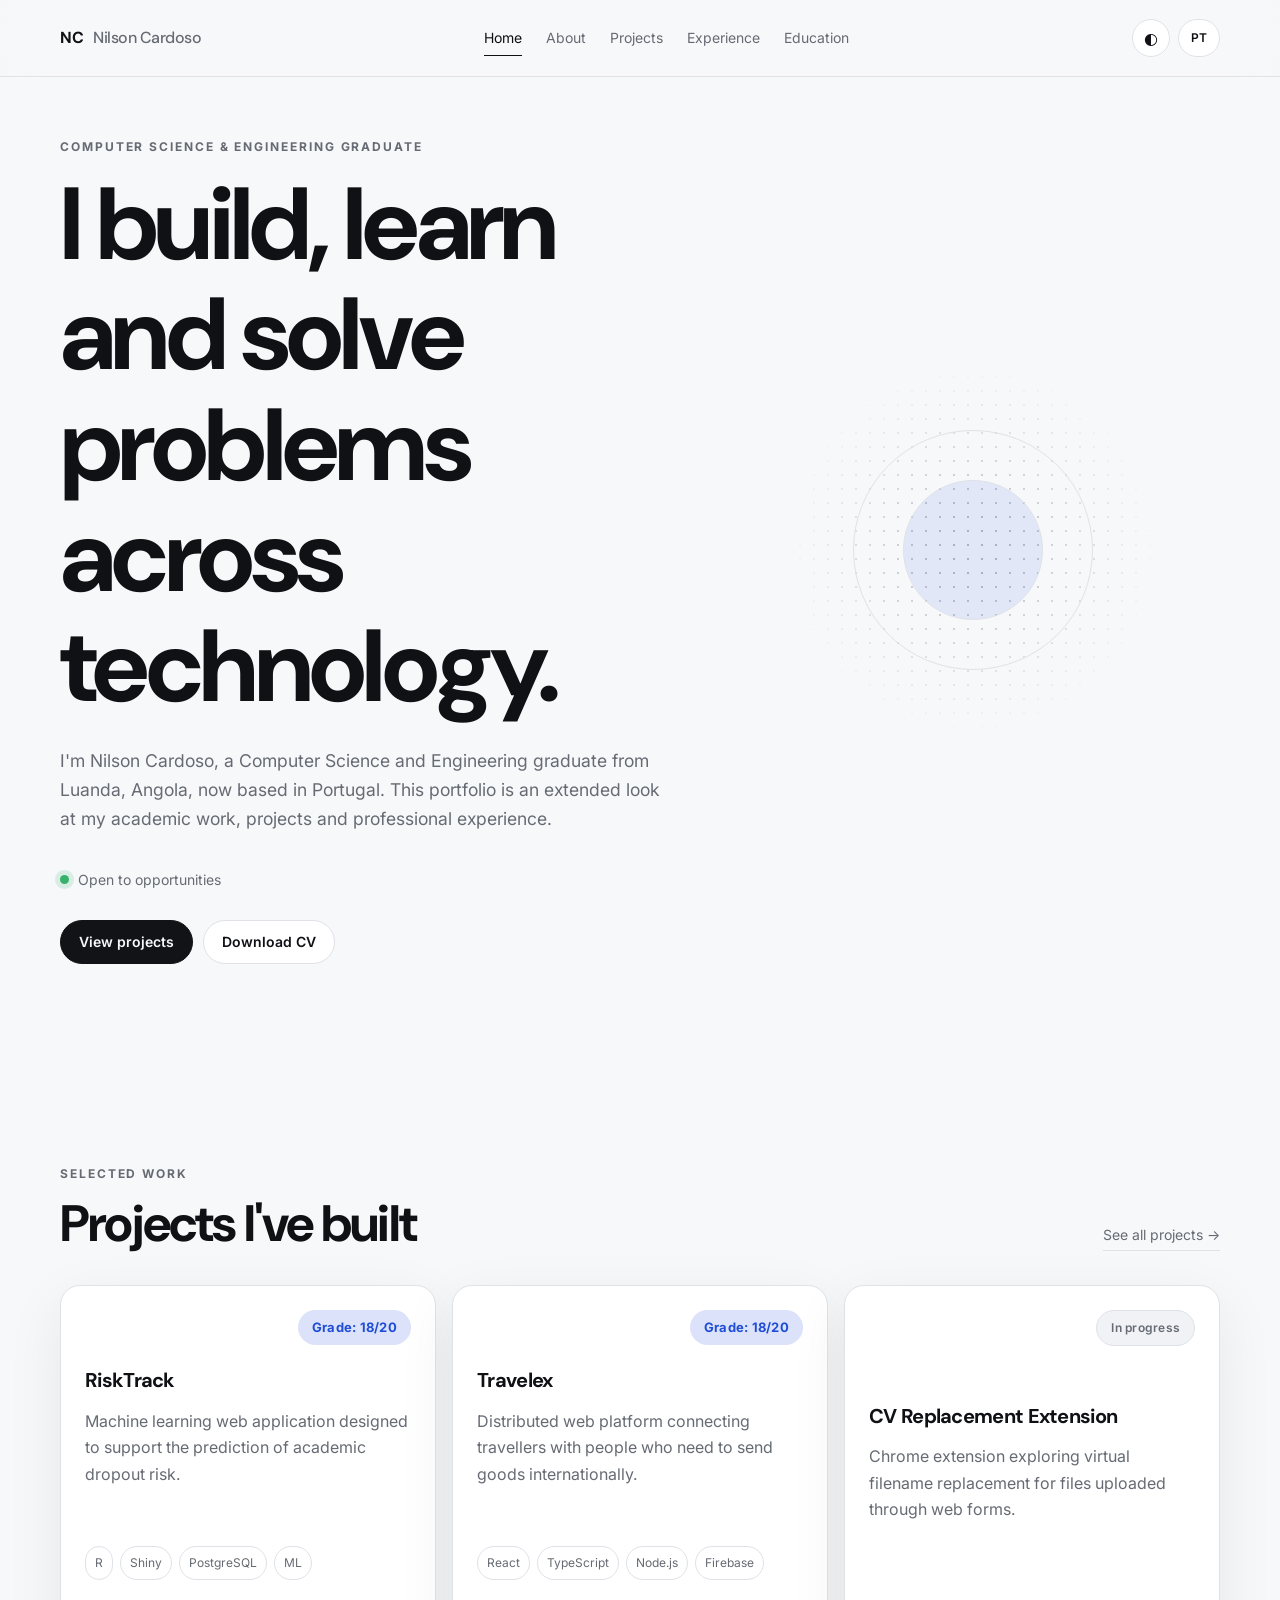
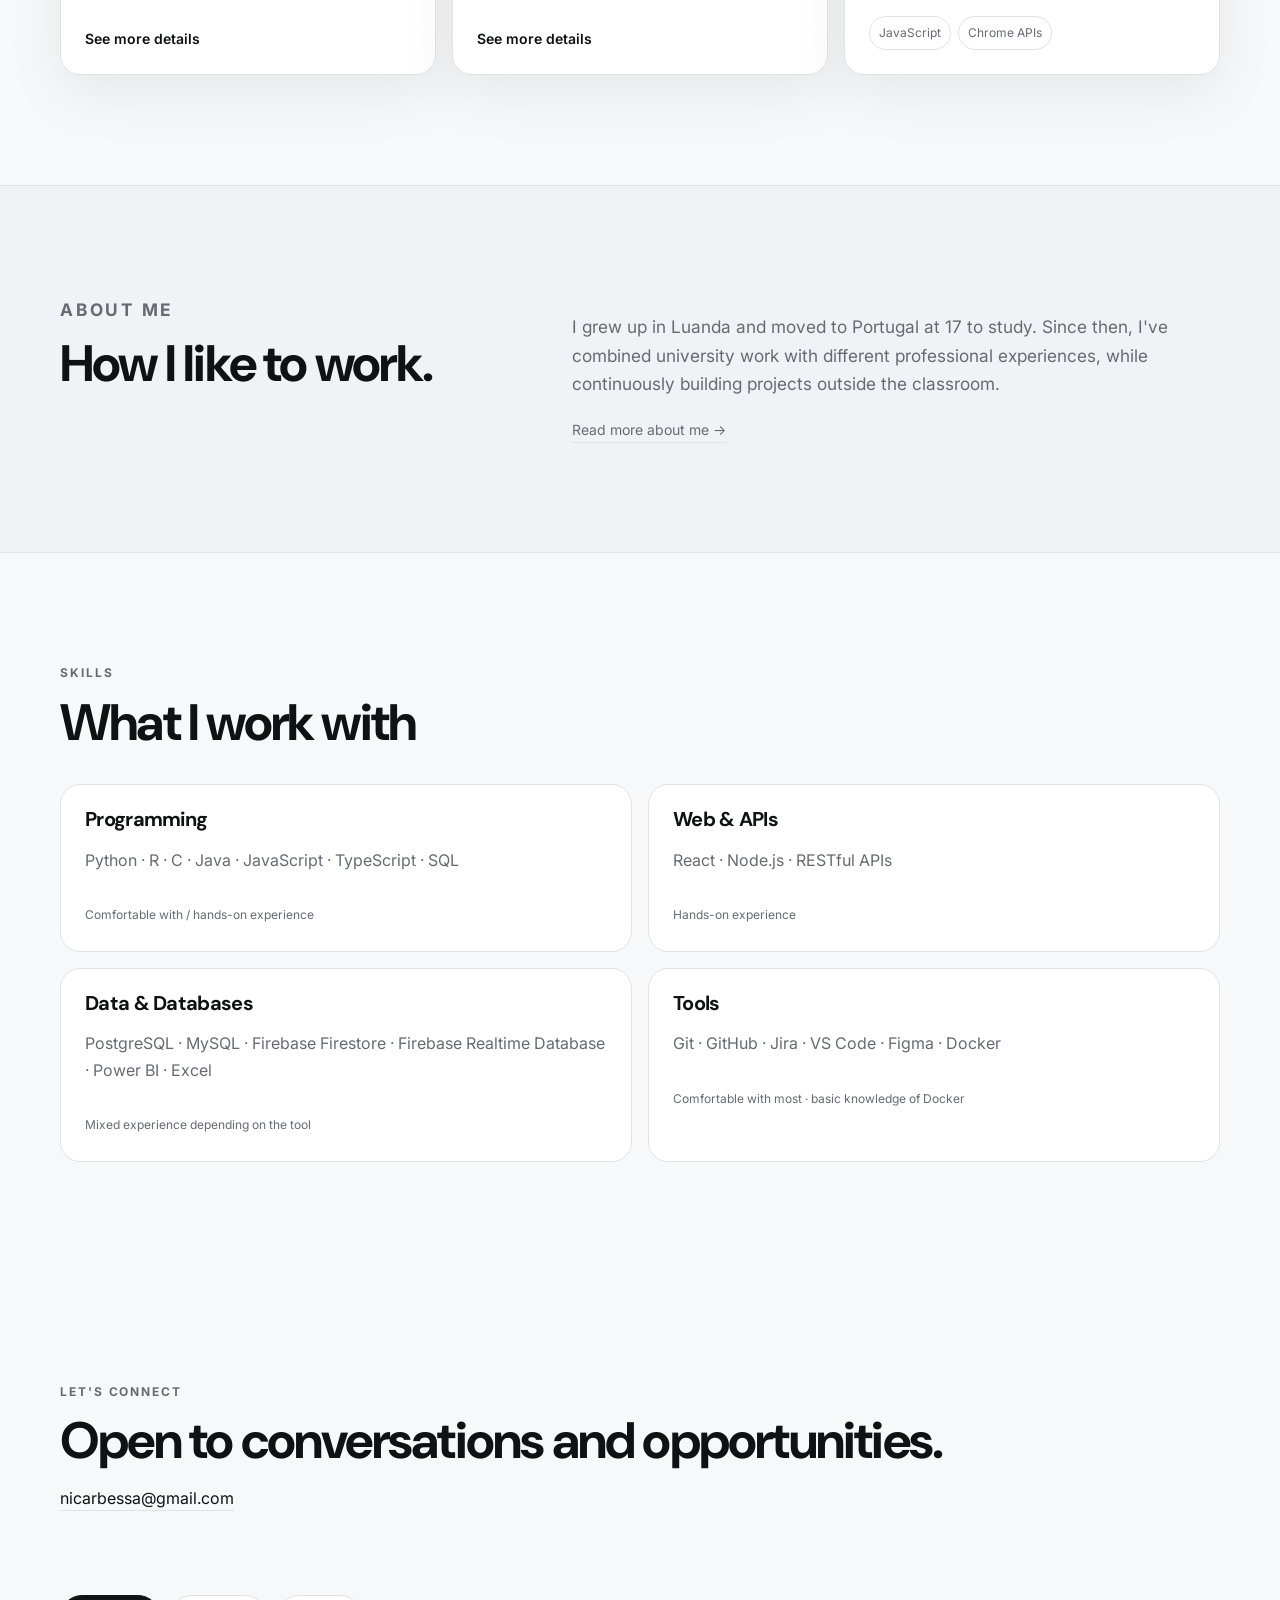
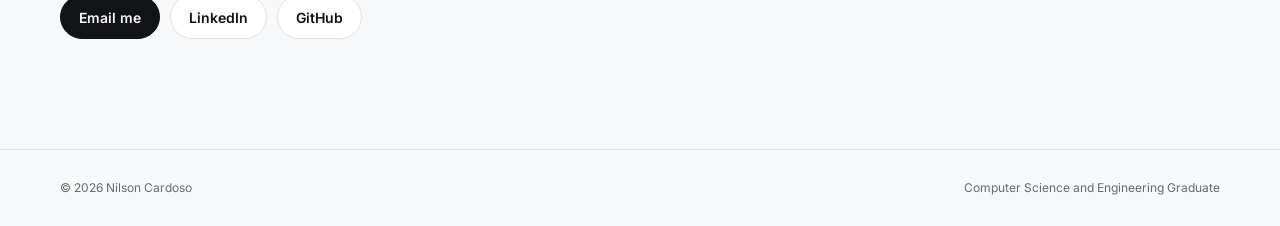
==== index.html @ db54e1ac "first commit" ====
<!DOCTYPE html>
<html lang="en">
<head>
  <meta charset="UTF-8" />
  <meta name="viewport" content="width=device-width, initial-scale=1.0" />
  <meta name="description" content="Nilson Cardoso | Computer Science and Engineering Graduate portfolio." />
  <title>Nilson Cardoso | Portfolio</title>
  <link rel="preconnect" href="https://fonts.googleapis.com" />
  <link rel="preconnect" href="https://fonts.gstatic.com" crossorigin />
  <link href="https://fonts.googleapis.com/css2?family=DM+Sans:wght@400;500;600;700&family=Inter:wght@400;500;600&display=swap" rel="stylesheet" />
  <link rel="stylesheet" href="assets/styles.css" />
  <script defer src="assets/script.js"></script>
</head>
<body>
  <header class="site-header">
    <div class="container nav-wrap">
      <a class="brand" href="index.html" aria-label="Nilson Cardoso home">NC <span>Nilson Cardoso</span></a>
      <nav class="site-nav" aria-label="Primary navigation">
        <a data-nav data-i18n="nav.home" href="index.html">Home</a>
        <a data-nav data-i18n="nav.about" href="about.html">About</a>
        <a data-nav data-i18n="nav.projects" href="projects.html">Projects</a>
        <a data-nav data-i18n="nav.experience" href="experience.html">Experience</a>
        <a data-nav data-i18n="nav.education" href="education.html">Education</a>
      </nav>
      <div class="nav-actions">
        <button class="icon-button" id="theme-toggle" type="button" aria-label="Toggle dark mode">◐</button>
        <button class="lang-button" id="language-toggle" type="button" aria-label="Switch language">PT</button>
      </div>
    </div>
  </header>

  <main>
    <section class="hero container">
      <div class="hero-copy">
        <p class="eyebrow" data-i18n="hero.eyebrow">Computer Science & Engineering Graduate</p>
        <h1 data-i18n="hero.h1">I build, learn and solve problems across technology.</h1>
        <p class="hero-text" data-i18n="hero.text">
          I'm Nilson Cardoso, a Computer Science and Engineering graduate from Luanda, Angola, now based in Portugal. This portfolio is an extended look at my academic work, projects and professional experience.
        </p>
        <div class="hero-meta">
          <span class="status-dot"></span>
          <span data-i18n="hero.status">Open to opportunities</span>
        </div>
        <div class="hero-actions">
          <a class="button button-dark" href="projects.html" data-i18n="hero.projects">View projects</a>
          <a class="button button-light" href="assets/Nilson-Cardoso-CV.pdf" download data-i18n="hero.cv">Download CV</a>
        </div>
      </div>
      <div class="hero-visual" aria-hidden="true">
        <div class="dot-field"></div>
        <div class="orb orb-a"></div>
        <div class="orb orb-b"></div>
      </div>
    </section>

    <section class="section container">
      <div class="section-heading">
        <div>
          <p class="eyebrow" data-i18n="home.selectedWork">Selected work</p>
          <h2 data-i18n="home.projectsBuilt">Projects I've built</h2>
        </div>
        <a class="text-link" href="projects.html" data-i18n="common.seeAll">See all projects →</a>
      </div>

      <div class="project-grid">
        <article class="project-card featured">
          <div class="project-topline"><span class="score"><span data-i18n="common.gradeLabel">Grade</span>: 18/20</span></div>
          <div>
            <h3>RiskTrack</h3>
            <p data-i18n="project.risk.short">Machine learning web application designed to support the prediction of academic dropout risk.</p>
          </div>
          <div class="tag-row">
            <span class="tag">R</span><span class="tag">Shiny</span><span class="tag">PostgreSQL</span><span class="tag">ML</span>
          </div>
          <a class="card-link" href="projects.html#risktrack" data-i18n="common.details">See more details</a>
        </article>

        <article class="project-card">
          <div class="project-topline"><span class="score"><span data-i18n="common.gradeLabel">Grade</span>: 18/20</span></div>
          <div>
            <h3>Travelex</h3>
            <p data-i18n="project.travel.short">Distributed web platform connecting travellers with people who need to send goods internationally.</p>
          </div>
          <div class="tag-row">
            <span class="tag">React</span><span class="tag">TypeScript</span><span class="tag">Node.js</span><span class="tag">Firebase</span>
          </div>
          <a class="card-link" href="projects.html#travelex" data-i18n="common.details">See more details</a>
        </article>

        <article class="project-card">
          <div class="project-topline"><span class="status-label" data-i18n="home.inProgress">In progress</span></div>
          <div>
            <h3>CV Replacement Extension</h3>
            <p data-i18n="project.cv.short">Chrome extension exploring how uploaded files can use a virtual filename without changing the original local file.</p>
          </div>
          <div class="tag-row"><span class="tag">JavaScript</span><span class="tag">Chrome APIs</span></div>
        </article>
      </div>
    </section>

    <section class="section section-alt">
      <div class="container split-section">
        <div>
          <p class="eyebrow" data-i18n="home.aboutMe">About me</p>
          <h2 data-i18n="home.aboutHeadline">How I like to work.</h2>
        </div>
        <div>
          <p data-i18n="home.about">
            I grew up in Luanda and moved to Portugal at 17 to study. Since then, I’ve combined university work with different professional experiences, while continuously building projects outside the classroom.
          </p>
          <a class="text-link" href="about.html" data-i18n="common.readAbout">Read more about me →</a>
        </div>
      </div>
    </section>

    <section class="section container">
      <div class="section-heading">
        <div>
          <p class="eyebrow" data-i18n="common.skills">Skills</p>
          <h2 data-i18n="home.whatIWorkWith">What I work with</h2>
        </div>
      </div>
      <div class="skills-grid">
        <div class="skill-group">
          <h3 data-i18n="skills.programming">Programming</h3>
          <p>Python · R · C · Java · JavaScript · TypeScript · SQL</p>
          <span class="skill-note" data-i18n="skills.note.programming">Comfortable with / hands-on experience</span>
        </div>
        <div class="skill-group">
          <h3 data-i18n="skills.web">Web & APIs</h3>
          <p>React · Node.js · RESTful APIs</p>
          <span class="skill-note" data-i18n="skills.note.web">Hands-on experience</span>
        </div>
        <div class="skill-group">
          <h3 data-i18n="skills.data">Data & Databases</h3>
          <p>PostgreSQL · MySQL · Firebase Firestore · Firebase Realtime Database · Power BI · Excel</p>
          <span class="skill-note" data-i18n="skills.note.data">Mixed experience depending on the tool</span>
        </div>
        <div class="skill-group">
          <h3 data-i18n="skills.tools">Tools</h3>
          <p>Git · GitHub · Jira · VS Code · Figma · Docker</p>
          <span class="skill-note" data-i18n="skills.note.tools">Comfortable with selected tools · basic knowledge of Docker</span>
        </div>
      </div>
    </section>

    <section class="section contact-section container">
      <div>
        <p class="eyebrow" data-i18n="contact.eyebrow">Let's connect</p>
        <h2 data-i18n="contact.headline">Open to conversations and opportunities.</h2>
        <p class="contact-email"><a href="mailto:nicarbessa@gmail.com">nicarbessa@gmail.com</a></p>
      </div>
      <div class="contact-actions">
        <a class="button button-dark" href="mailto:nicarbessa@gmail.com" data-i18n="contact.emailMe">Email me</a>
        <a class="button button-light" href="https://www.linkedin.com/in/nilson-cardoso15/" target="_blank" rel="noreferrer">LinkedIn</a>
        <a class="button button-light" href="https://github.com/Nilson04C" target="_blank" rel="noreferrer">GitHub</a>
      </div>
    </section>
  </main>

  <footer class="site-footer">
    <div class="container footer-wrap">
      <span>© <span id="year"></span> Nilson Cardoso</span>
      <span data-i18n="footer.role">Computer Science and Engineering Graduate</span>
    </div>
  </footer>
</body>
</html>
---- assets/styles.css ----
:root {
  --bg: #f7f8fa;
  --surface: #ffffff;
  --surface-2: #f0f2f5;
  --text: #101114;
  --muted: #666b73;
  --line: #dfe2e7;
  --accent: #1f4dd6;
  --dark: #121316;
  --shadow: 0 18px 60px rgba(16, 17, 20, .07);
  --radius: 20px;
}

[data-theme="dark"] {
  --bg: #111214;
  --surface: #17191d;
  --surface-2: #1d2025;
  --text: #f2f3f5;
  --muted: #a0a5ae;
  --line: #2b2f36;
  --accent: #7ea0ff;
  --dark: #f4f5f6;
  --shadow: 0 20px 70px rgba(0, 0, 0, .25);
}

* { box-sizing: border-box; }
html { scroll-behavior: smooth; }
body { margin: 0; background: var(--bg); color: var(--text); font-family: Inter, system-ui, sans-serif; line-height: 1.65; }
a { color: inherit; text-decoration: none; }
button { font: inherit; }

.container { width: min(1160px, calc(100% - 40px)); margin: 0 auto; }
.site-header { position: sticky; top: 0; z-index: 30; background: color-mix(in srgb, var(--bg) 88%, transparent); backdrop-filter: blur(16px); border-bottom: 1px solid var(--line); }
.nav-wrap { min-height: 76px; display: flex; align-items: center; justify-content: space-between; gap: 24px; }
.brand { font-family: "DM Sans", sans-serif; font-weight: 700; letter-spacing: -.03em; display: flex; align-items: baseline; gap: 10px; }
.brand span { font-weight: 500; color: var(--muted); }
.site-nav { display: flex; gap: 24px; font-size: 14px; color: var(--muted); }
.site-nav a { padding: 6px 0; border-bottom: 1px solid transparent; }
.site-nav a:hover, .site-nav a.active { color: var(--text); border-color: var(--text); }
.nav-actions { display: flex; gap: 8px; align-items: center; }
.icon-button, .lang-button { width: 38px; height: 38px; border: 1px solid var(--line); background: var(--surface); color: var(--text); border-radius: 999px; cursor: pointer; }
.lang-button { width: auto; padding: 0 12px; font-size: 12px; font-weight: 600; }

.hero { min-height: calc(100vh - 76px); display: grid; grid-template-columns: 1.1fr .9fr; align-items: center; gap: 64px; padding-top: 60px; padding-bottom: 90px; }
.hero-copy { max-width: 690px; }
.eyebrow { margin: 0 0 12px; color: var(--muted); font-size: 12px; font-weight: 700; text-transform: uppercase; letter-spacing: .16em; }
h1, h2, h3 { font-family: "DM Sans", sans-serif; letter-spacing: -.035em; line-height: 1.08; }
h1 { font-size: clamp(3.2rem, 8vw, 6.8rem); margin: 0 0 24px; max-width: 9.5ch; }
h2 { font-size: clamp(2rem, 4vw, 3.5rem); margin: 0; }
h3 { margin: 0; font-size: 1.25rem; }
.hero-text, .lead { font-size: 1.1rem; color: var(--muted); max-width: 650px; }
.hero-meta { display: inline-flex; align-items: center; gap: 9px; color: var(--muted); margin-top: 18px; font-size: 14px; }
.status-dot { width: 9px; height: 9px; border-radius: 999px; background: #37b26c; box-shadow: 0 0 0 5px color-mix(in srgb, #37b26c 16%, transparent); }
.hero-actions, .contact-actions, .project-actions { display: flex; gap: 10px; flex-wrap: wrap; margin-top: 28px; }
.button { display: inline-flex; align-items: center; justify-content: center; min-height: 44px; padding: 0 18px; border-radius: 999px; border: 1px solid var(--line); font-size: 14px; font-weight: 600; transition: transform .16s ease, border-color .16s ease, background .16s ease; }
.button:hover { transform: translateY(-1px); }
.button-dark { background: var(--dark); color: var(--bg); border-color: var(--dark); }
.button-light { background: var(--surface); color: var(--text); }

.hero-visual { min-height: 430px; position: relative; display: grid; place-items: center; overflow: hidden; }
.dot-field { width: 360px; height: 360px; opacity: .42; background-image: radial-gradient(circle, var(--muted) 1px, transparent 1px); background-size: 14px 14px; border-radius: 50%; mask-image: radial-gradient(circle, black 10%, transparent 74%); }
.orb { position: absolute; border-radius: 50%; border: 1px solid var(--line); }
.orb-a { width: 240px; height: 240px; }
.orb-b { width: 140px; height: 140px; background: color-mix(in srgb, var(--accent) 10%, transparent); }

.section { padding: 110px 0; }
.section-alt { background: var(--surface-2); border-block: 1px solid var(--line); }
.section-heading { display: flex; justify-content: space-between; gap: 24px; align-items: flex-end; margin-bottom: 34px; }
.text-link { color: var(--muted); font-size: 14px; border-bottom: 1px solid var(--line); padding-bottom: 4px; }
.text-link:hover { color: var(--text); border-color: var(--text); }

.project-grid { display: grid; grid-template-columns: repeat(3, 1fr); gap: 16px; }
.project-card { min-height: 360px; display: flex; flex-direction: column; justify-content: space-between; padding: 24px; background: var(--surface); border: 1px solid var(--line); border-radius: var(--radius); box-shadow: var(--shadow); }
.project-card:hover { border-color: color-mix(in srgb, var(--text) 28%, var(--line)); }
.project-card.featured { min-height: 390px; }
.project-topline { display: flex; justify-content: flex-end; }
.project-detail-head, .education-top { display: flex; justify-content: space-between; gap: 18px; align-items: flex-start; }
.score, .status-label { display: inline-flex; align-items: center; padding: 7px 14px; border-radius: 999px; font-size: 13px; font-weight: 700; letter-spacing: .02em; text-transform: none; }
.score { background: color-mix(in srgb, var(--accent) 16%, transparent); color: var(--accent); }
.score span { font-weight: 700; }
.status-label { background: var(--surface-2); border: 1px solid var(--line); color: var(--muted); font-size: 12px; font-weight: 600; }
.project-card p, .project-detail p, .experience-item p, .cert-card p, .hobby-card p, .skill-group p { color: var(--muted); }
.tag-row, .skill-inline { display: flex; gap: 7px; flex-wrap: wrap; margin-top: 18px; }
.tag, .skill-inline span { font-size: 12px; padding: 6px 9px; border: 1px solid var(--line); border-radius: 999px; color: var(--muted); }
.card-link { margin-top: 22px; font-size: 14px; font-weight: 600; }

.split-section { display: grid; grid-template-columns: .8fr 1.2fr; gap: 80px; align-items: start; }
.split-section p { max-width: 650px; color: var(--muted); font-size: 1.08rem; }
.skills-grid, .hobby-grid, .cert-grid { display: grid; grid-template-columns: repeat(2, 1fr); gap: 16px; }
.skill-group, .hobby-card, .cert-card { background: var(--surface); border: 1px solid var(--line); border-radius: var(--radius); padding: 24px; }
.skill-note { color: var(--muted); font-size: 12px; display: inline-block; margin-top: 16px; }
.contact-section { display: flex; justify-content: space-between; gap: 40px; align-items: end; flex-wrap: wrap; }
.contact-email { margin-top: 16px; font-size: 1rem; }
.contact-email a { border-bottom: 1px solid var(--line); padding-bottom: 2px; }
.contact-email a:hover { border-color: var(--text); }

.page-intro { padding-top: 100px; padding-bottom: 40px; }
.page-intro h1 { max-width: 12ch; font-size: clamp(2.8rem, 7vw, 5.5rem); }
.lead { max-width: 760px; }
.about-grid { display: grid; grid-template-columns: .8fr 1.2fr; gap: 80px; }
.prose { max-width: 740px; }
.prose p { color: var(--muted); font-size: 1.02rem; }

.timeline { position: relative; margin-top: 24px; border-left: 1px solid var(--line); }
.timeline-item { display: grid; grid-template-columns: 120px 1fr; gap: 28px; padding: 0 0 38px 24px; position: relative; }
.timeline-item::before { content: ""; position: absolute; left: -5px; top: 9px; width: 9px; height: 9px; border-radius: 50%; background: var(--bg); border: 1px solid var(--text); }
.timeline-year { font-size: 12px; font-weight: 700; letter-spacing: .12em; color: var(--muted); }
.timeline-item p { color: var(--muted); margin-top: 6px; }

.project-list { display: grid; gap: 18px; }
.project-detail { padding: 30px; background: var(--surface); border: 1px solid var(--line); border-radius: var(--radius); box-shadow: var(--shadow); }
.project-detail h2 { font-size: clamp(2rem, 4vw, 3rem); margin-top: 6px; }
.detail-intro { font-size: 1.05rem; max-width: 760px; }
.detail-grid { display: grid; grid-template-columns: repeat(2, 1fr); gap: 22px; margin-top: 28px; }
.detail-grid h3 { margin-bottom: 8px; }
.more-details { margin-top: 26px; border-top: 1px solid var(--line); padding-top: 20px; }
.more-details summary { cursor: pointer; font-size: 14px; font-weight: 600; }
.details-content { padding-top: 16px; max-width: 860px; }
.compact { min-height: 0; }

.experience-list { display: grid; gap: 14px; }
.experience-item { display: grid; grid-template-columns: 190px 1fr; gap: 30px; padding: 30px 0; border-top: 1px solid var(--line); }
.experience-item:last-child { border-bottom: 1px solid var(--line); }
.experience-meta { color: var(--muted); font-size: 12px; text-transform: uppercase; letter-spacing: .1em; display: flex; flex-direction: column; gap: 6px; }
.experience-item h2 { font-size: 2rem; }
.experience-item h3 { margin-top: 6px; color: var(--muted); font-size: 1rem; letter-spacing: 0; }

.education-card { padding: 34px; border: 1px solid var(--line); background: var(--surface); border-radius: var(--radius); box-shadow: var(--shadow); }
.education-card h2 { max-width: 12ch; margin: 10px 0 8px; }
.education-card h3 { color: var(--muted); font-size: 1rem; letter-spacing: 0; }
.cert-card { min-height: 210px; }

.site-footer { padding: 28px 0; border-top: 1px solid var(--line); }
.footer-wrap { display: flex; justify-content: space-between; gap: 20px; color: var(--muted); font-size: 12px; }

@media (max-width: 900px) {
  .site-nav { display: none; }
  .hero, .split-section, .about-grid { grid-template-columns: 1fr; gap: 44px; }
  .hero { min-height: auto; padding-top: 70px; }
  .hero-visual { min-height: 300px; }
  .project-grid, .skills-grid, .hobby-grid, .cert-grid { grid-template-columns: 1fr; }
  .contact-section { flex-direction: column; align-items: flex-start; }
  .detail-grid { grid-template-columns: 1fr; }
}

@media (max-width: 620px) {
  .container { width: min(100% - 28px, 1160px); }
  .nav-wrap { min-height: 66px; }
  .brand span { display: none; }
  h1 { font-size: clamp(2.7rem, 15vw, 4.5rem); }
  .section { padding: 80px 0; }
  .page-intro { padding-top: 72px; }
  .section-heading { align-items: flex-start; flex-direction: column; }
  .experience-item { grid-template-columns: 1fr; gap: 10px; }
  .timeline-item { grid-template-columns: 74px 1fr; }
  .footer-wrap { flex-direction: column; }
}
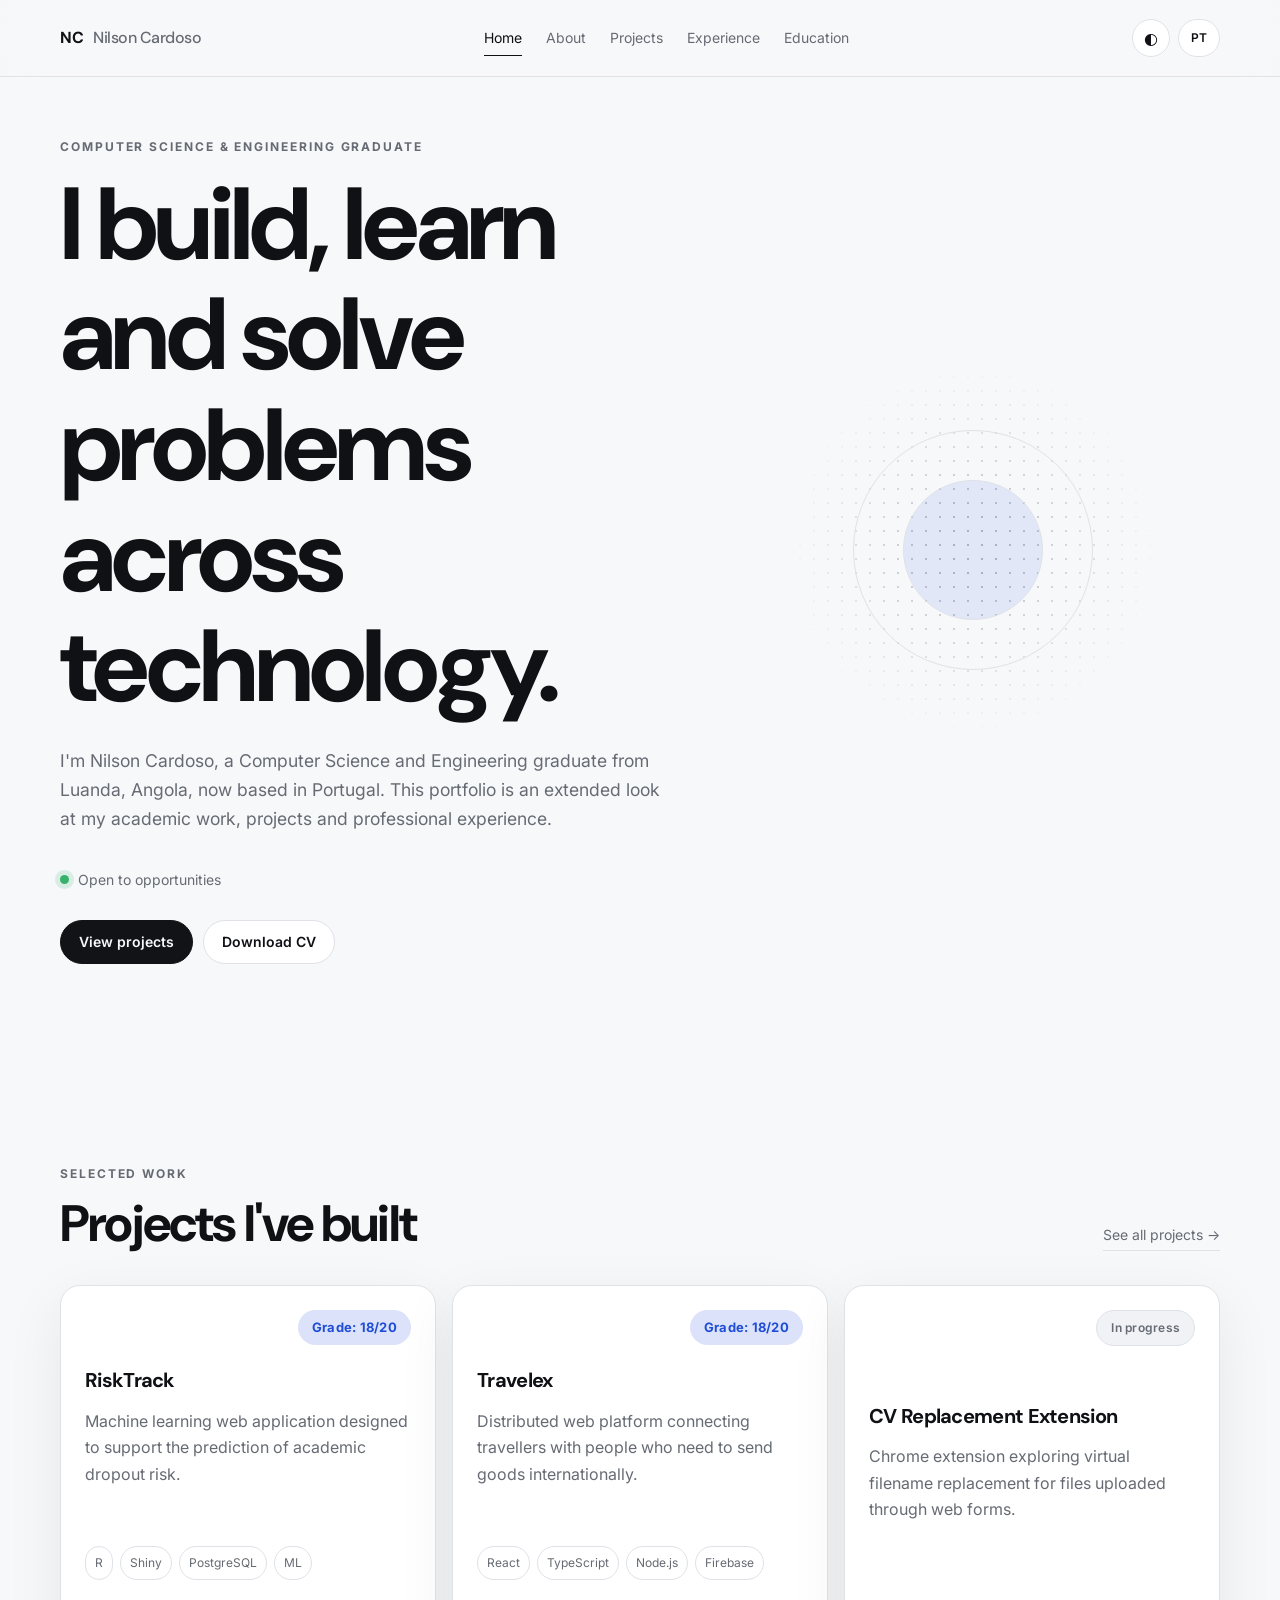
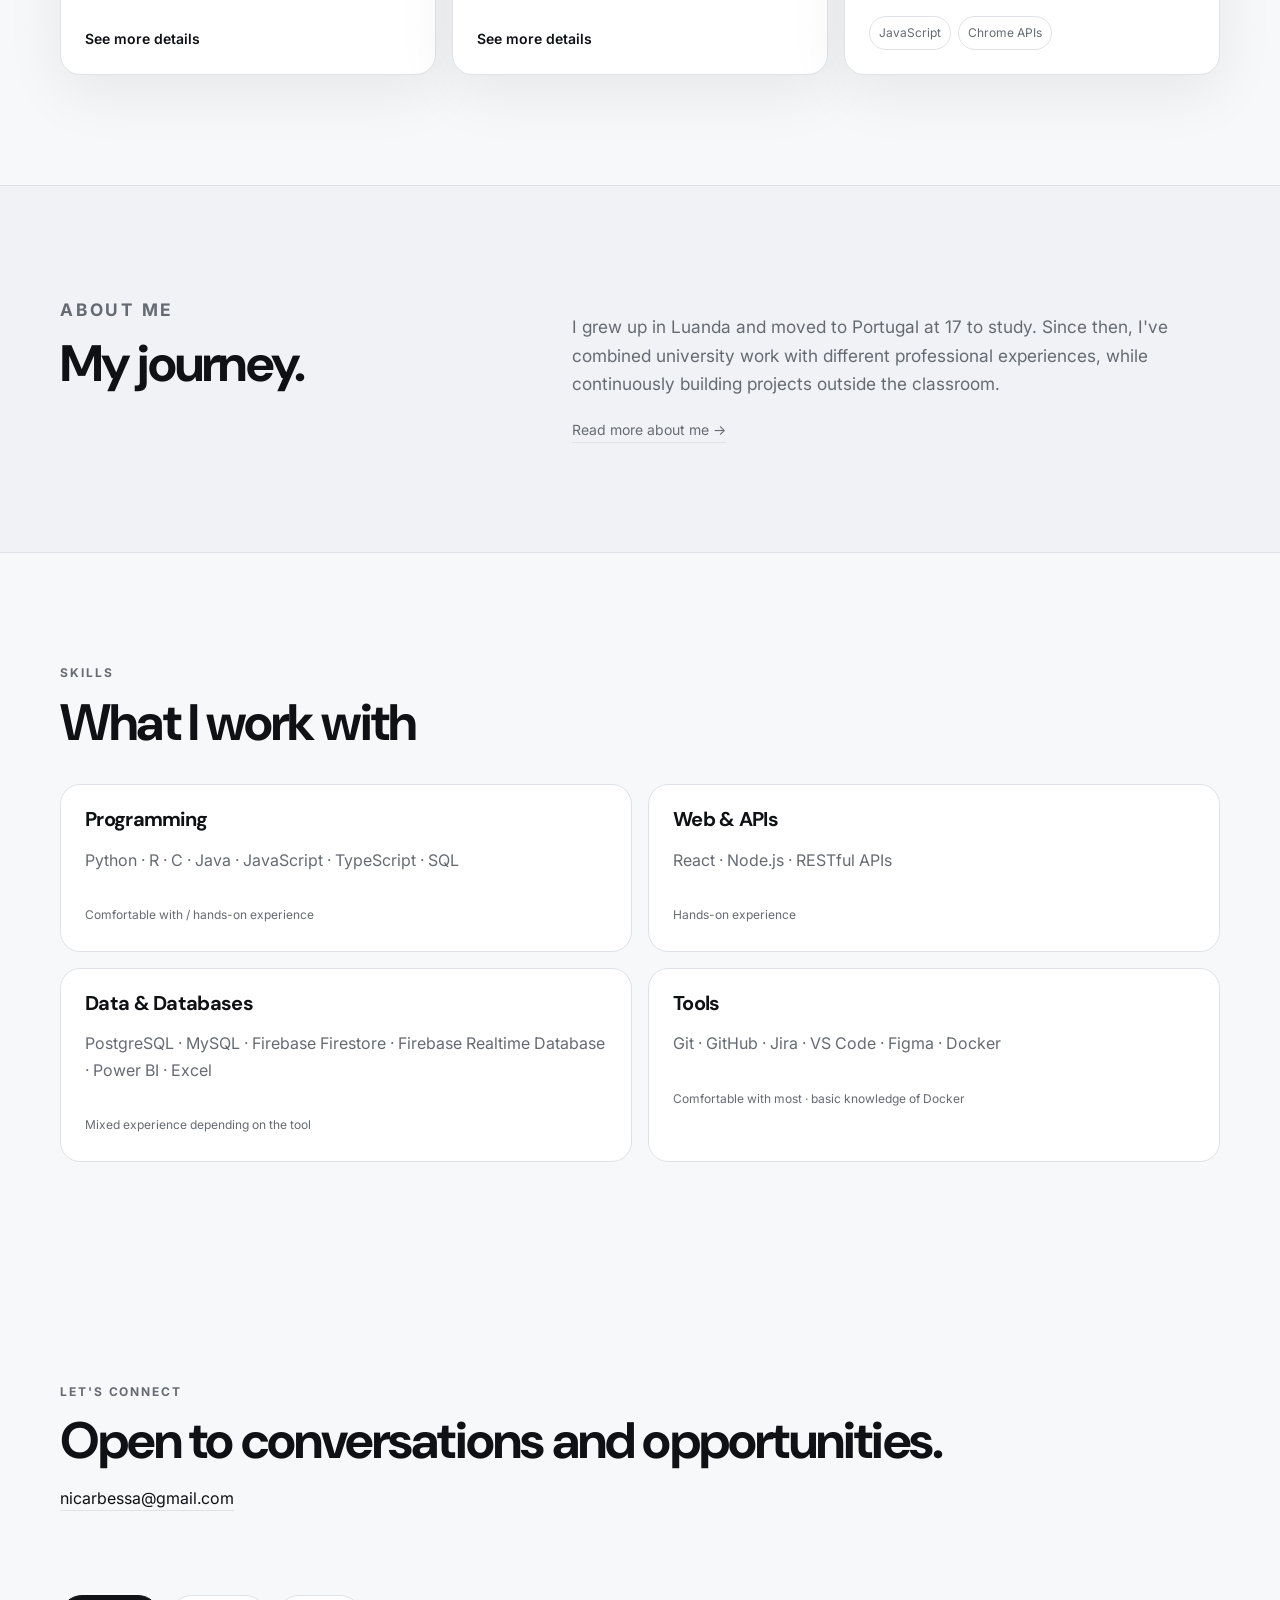
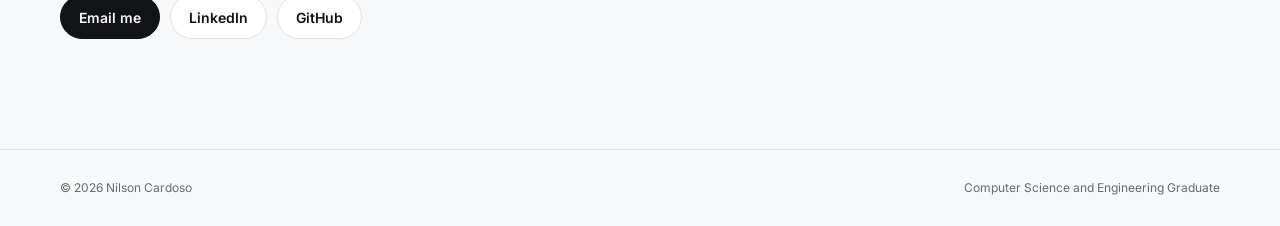
==== commit 1bade4ae: "hamburger menu for mobile" ====
--- a/index.html
+++ b/index.html
@@ -22,10 +22,11 @@
         <a data-nav data-i18n="nav.experience" href="experience.html">Experience</a>
         <a data-nav data-i18n="nav.education" href="education.html">Education</a>
       </nav>
-      <div class="nav-actions">
-        <button class="icon-button" id="theme-toggle" type="button" aria-label="Toggle dark mode">◐</button>
-        <button class="lang-button" id="language-toggle" type="button" aria-label="Switch language">PT</button>
-      </div>
+    <div class="nav-actions">
+      <button class="icon-button" id="theme-toggle" type="button" aria-label="Toggle dark mode">◐</button>
+      <button class="lang-button" id="language-toggle" type="button" aria-label="Switch language">PT</button>
+      <button class="menu-button" id="menu-toggle" type="button" aria-label="Open menu" aria-expanded="false">☰</button>
+    </div>
     </div>
   </header>
 
@@ -102,7 +103,7 @@
       <div class="container split-section">
         <div>
           <p class="eyebrow" data-i18n="home.aboutMe">About me</p>
-          <h2 data-i18n="home.aboutHeadline">How I like to work.</h2>
+          <h2 data-i18n="home.aboutHeadline">My Journey.</h2>
         </div>
         <div>
           <p data-i18n="home.about">
--- a/assets/styles.css
+++ b/assets/styles.css
@@ -39,6 +39,7 @@
 .site-nav a:hover, .site-nav a.active { color: var(--text); border-color: var(--text); }
 .nav-actions { display: flex; gap: 8px; align-items: center; }
 .icon-button, .lang-button { width: 38px; height: 38px; border: 1px solid var(--line); background: var(--surface); color: var(--text); border-radius: 999px; cursor: pointer; }
+.menu-button { display: none; width: 38px; height: 38px; border: 1px solid var(--line); background: var(--surface); color: var(--text); border-radius: 999px; cursor: pointer; font-size: 18px; line-height: 1;}
 .lang-button { width: auto; padding: 0 12px; font-size: 12px; font-weight: 600; }
 
 .hero { min-height: calc(100vh - 76px); display: grid; grid-template-columns: 1.1fr .9fr; align-items: center; gap: 64px; padding-top: 60px; padding-bottom: 90px; }
@@ -134,7 +135,11 @@
 .footer-wrap { display: flex; justify-content: space-between; gap: 20px; color: var(--muted); font-size: 12px; }
 
 @media (max-width: 900px) {
-  .site-nav { display: none; }
+  .site-nav { display: none; position: absolute; top: calc(100% + 1px); left: 0; right: 0; padding: 14px; background: var(--bg); border-bottom: 1px solid var(--line); box-shadow: var(--shadow); flex-direction: column; gap: 0;}
+  .site-nav.open { display: flex;}
+  .site-nav a { padding: 14px 20px; border-bottom: 1px solid var(--line); }
+  .site-nav a:last-child { border-bottom: none; }
+  .menu-button { display: block; }
   .hero, .split-section, .about-grid { grid-template-columns: 1fr; gap: 44px; }
   .hero { min-height: auto; padding-top: 70px; }
   .hero-visual { min-height: 300px; }
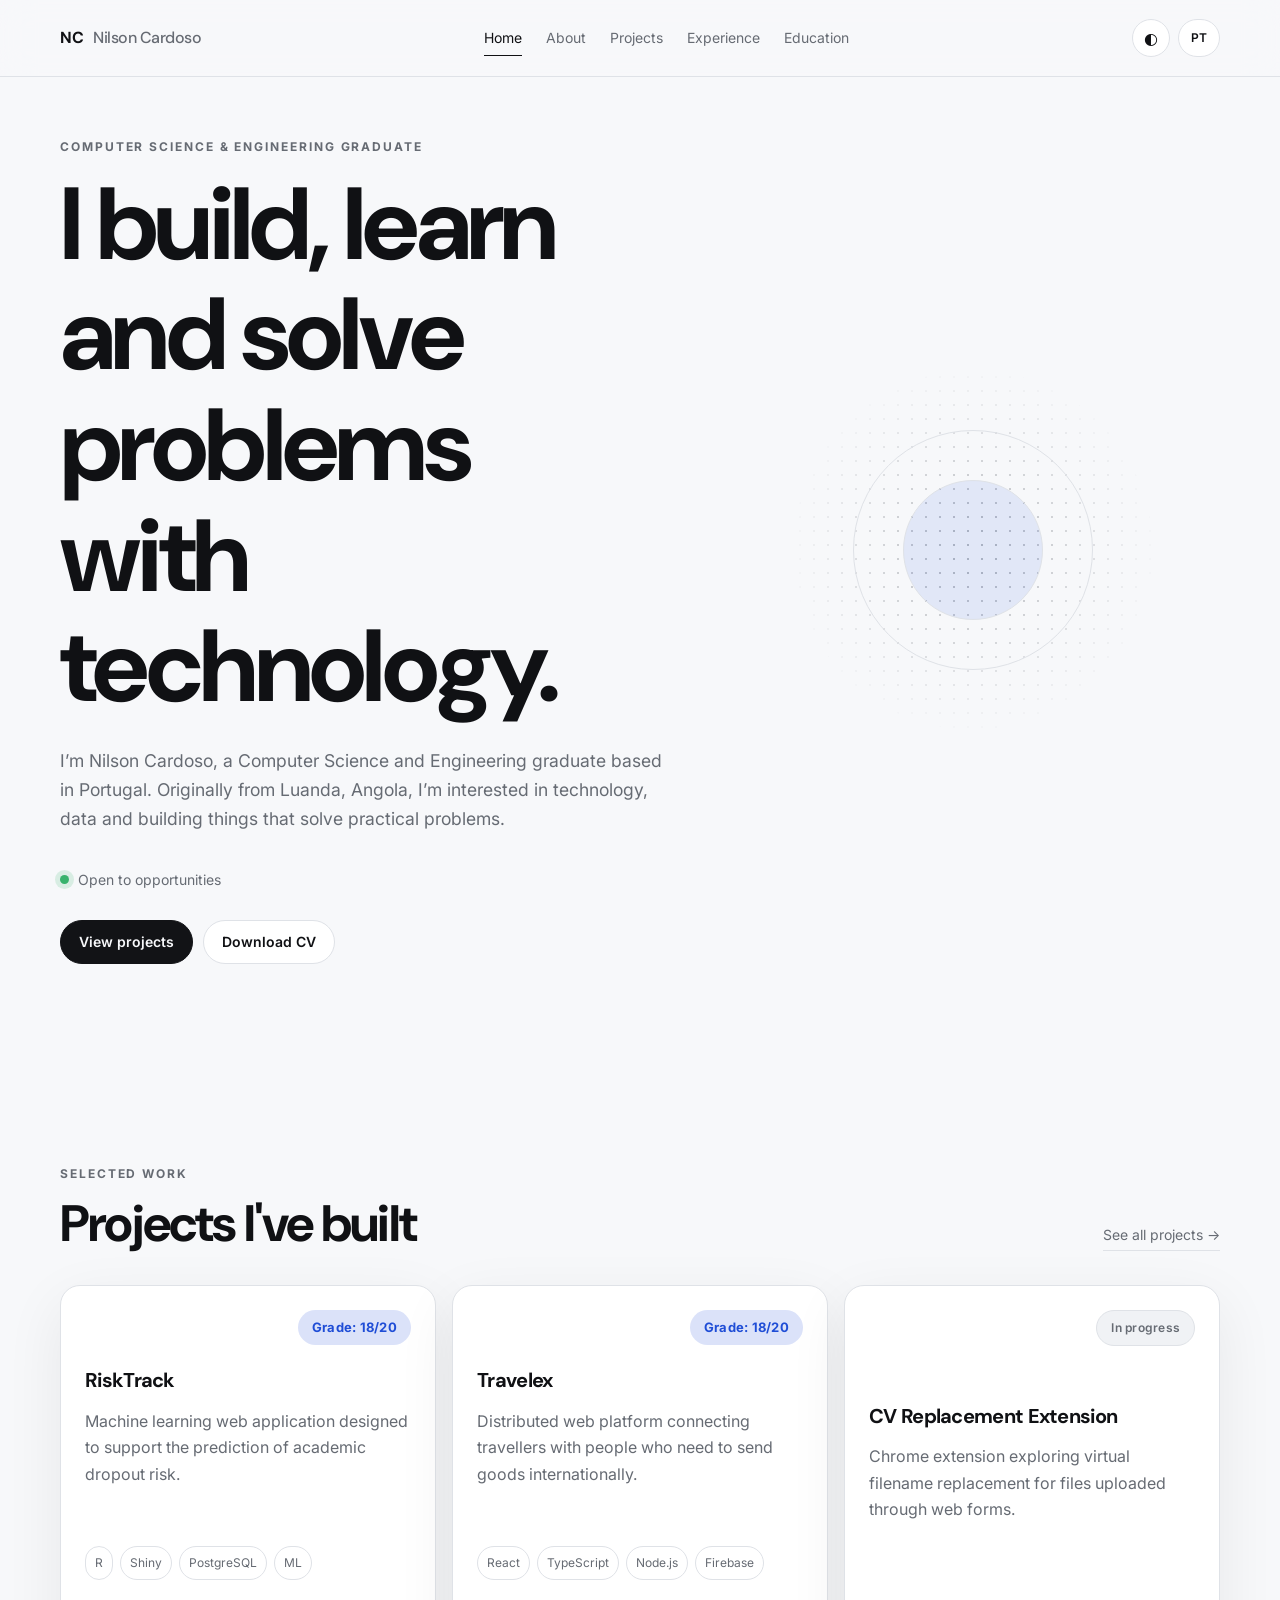
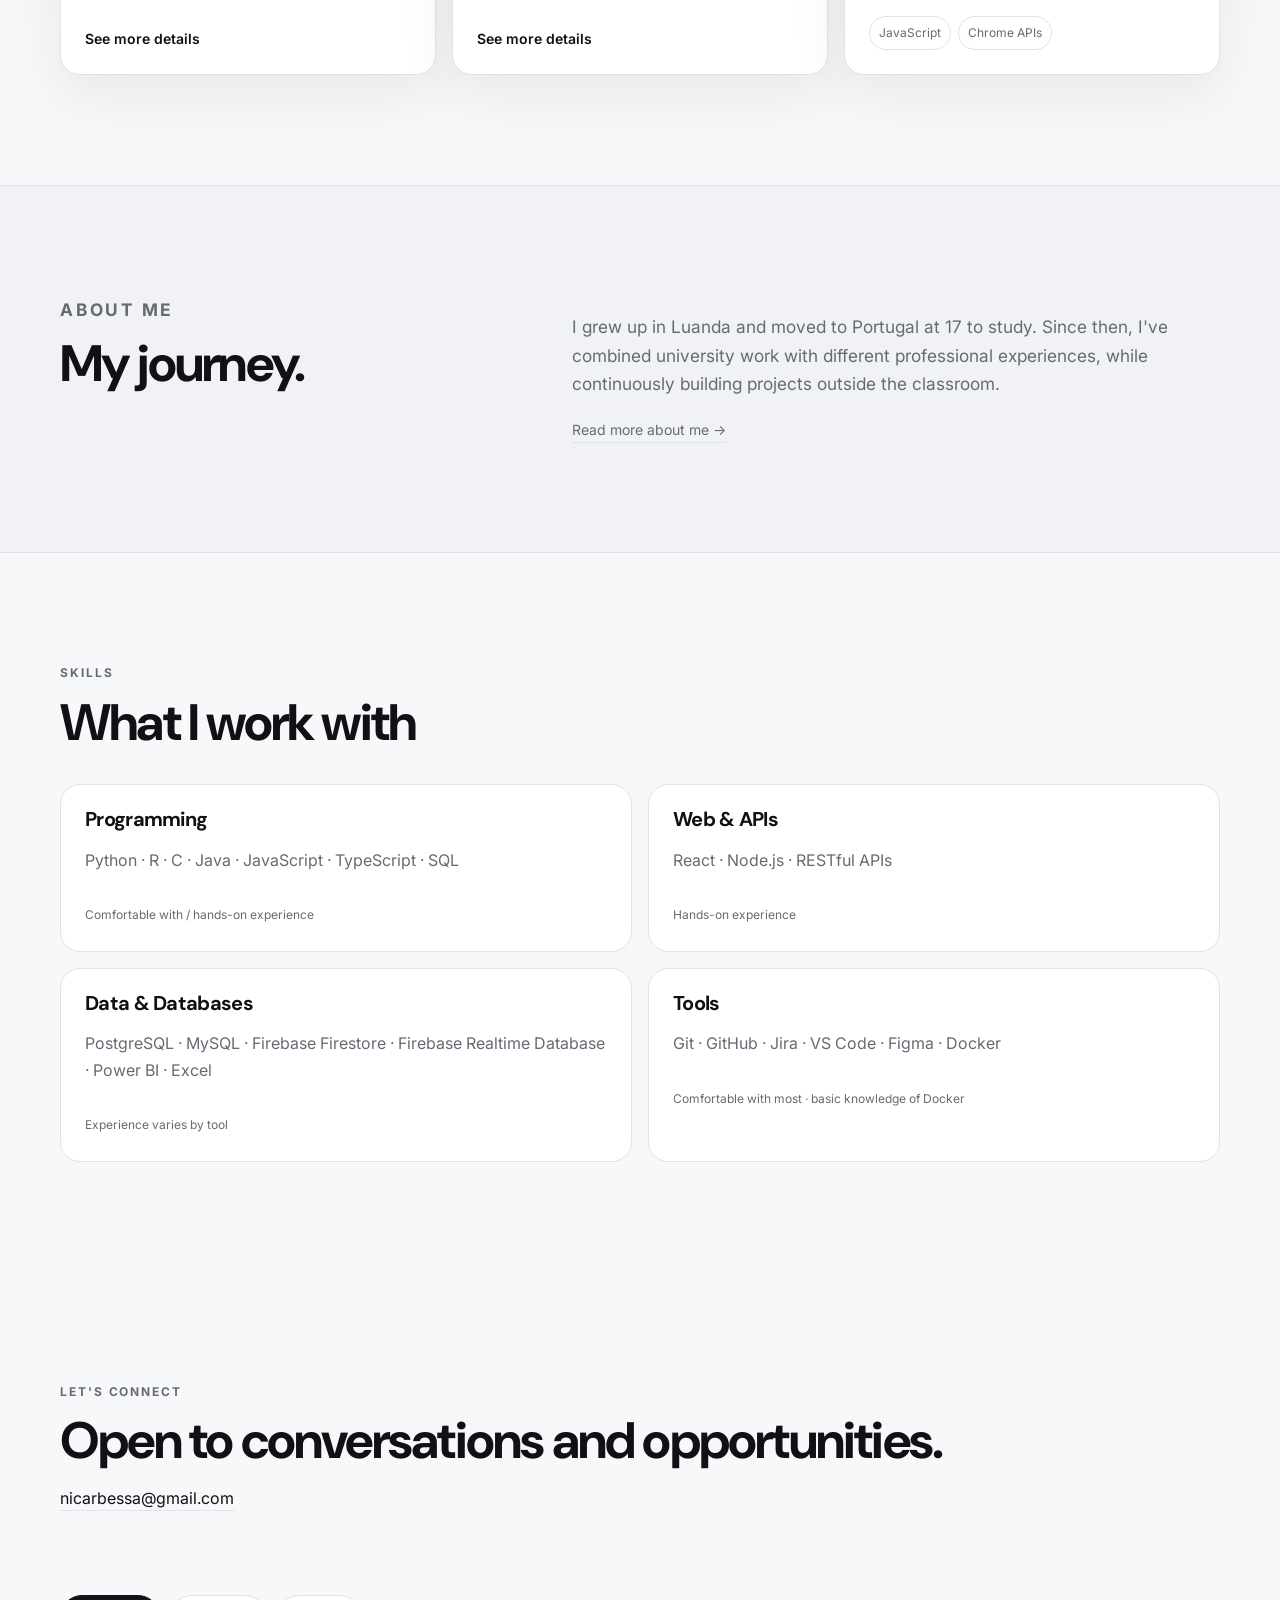
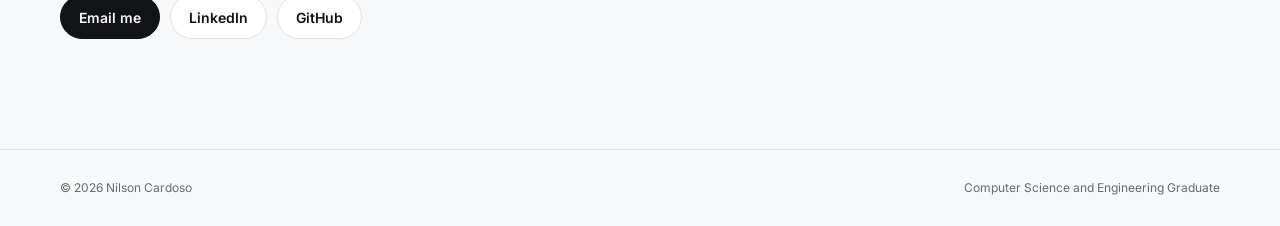
==== commit 0dd3e2ff: "fixed some phrases" ====
--- a/index.html
+++ b/index.html
@@ -34,9 +34,9 @@
     <section class="hero container">
       <div class="hero-copy">
         <p class="eyebrow" data-i18n="hero.eyebrow">Computer Science & Engineering Graduate</p>
-        <h1 data-i18n="hero.h1">I build, learn and solve problems across technology.</h1>
+        <h1 data-i18n="hero.h1">I build, learn and solve problems with technology.</h1>
         <p class="hero-text" data-i18n="hero.text">
-          I'm Nilson Cardoso, a Computer Science and Engineering graduate from Luanda, Angola, now based in Portugal. This portfolio is an extended look at my academic work, projects and professional experience.
+          I’m Nilson Cardoso, a Computer Science and Engineering graduate based in Portugal. Originally from Luanda, Angola, I’m interested in technology, data and building things that solve practical problems.
         </p>
         <div class="hero-meta">
           <span class="status-dot"></span>
@@ -92,7 +92,7 @@
           <div class="project-topline"><span class="status-label" data-i18n="home.inProgress">In progress</span></div>
           <div>
             <h3>CV Replacement Extension</h3>
-            <p data-i18n="project.cv.short">Chrome extension exploring how uploaded files can use a virtual filename without changing the original local file.</p>
+            <p data-i18n="project.cv.short">Chrome extension exploring virtual filename replacement for files uploaded through web forms.</p>
           </div>
           <div class="tag-row"><span class="tag">JavaScript</span><span class="tag">Chrome APIs</span></div>
         </article>
@@ -135,12 +135,12 @@
         <div class="skill-group">
           <h3 data-i18n="skills.data">Data & Databases</h3>
           <p>PostgreSQL · MySQL · Firebase Firestore · Firebase Realtime Database · Power BI · Excel</p>
-          <span class="skill-note" data-i18n="skills.note.data">Mixed experience depending on the tool</span>
+          <span class="skill-note" data-i18n="skills.note.data">Experience varies by tool</span>
         </div>
         <div class="skill-group">
           <h3 data-i18n="skills.tools">Tools</h3>
           <p>Git · GitHub · Jira · VS Code · Figma · Docker</p>
-          <span class="skill-note" data-i18n="skills.note.tools">Comfortable with selected tools · basic knowledge of Docker</span>
+          <span class="skill-note" data-i18n="skills.note.tools">Comfortable with most · basic knowledge of Docker</span>
         </div>
       </div>
     </section>
--- a/assets/styles.css
+++ b/assets/styles.css
@@ -39,7 +39,7 @@
 .site-nav a:hover, .site-nav a.active { color: var(--text); border-color: var(--text); }
 .nav-actions { display: flex; gap: 8px; align-items: center; }
 .icon-button, .lang-button { width: 38px; height: 38px; border: 1px solid var(--line); background: var(--surface); color: var(--text); border-radius: 999px; cursor: pointer; }
-.menu-button { display: none; width: 38px; height: 38px; border: 1px solid var(--line); background: var(--surface); color: var(--text); border-radius: 999px; cursor: pointer; font-size: 18px; line-height: 1;}
+.menu-button {display: none; width: 38px; height: 38px; border: 1px solid var(--line); background: var(--surface); color: var(--text); border-radius: 999px; cursor: pointer; font-size: 18px; line-height: 1; padding: 0; }
 .lang-button { width: auto; padding: 0 12px; font-size: 12px; font-weight: 600; }
 
 .hero { min-height: calc(100vh - 76px); display: grid; grid-template-columns: 1.1fr .9fr; align-items: center; gap: 64px; padding-top: 60px; padding-bottom: 90px; }
@@ -149,6 +149,9 @@
 }
 
 @media (max-width: 620px) {
+  .site-header { position: sticky; z-index: 100; }
+  .nav-wrap { position: relative; }
+  .site-nav { z-index: 99; }
   .container { width: min(100% - 28px, 1160px); }
   .nav-wrap { min-height: 66px; }
   .brand span { display: none; }
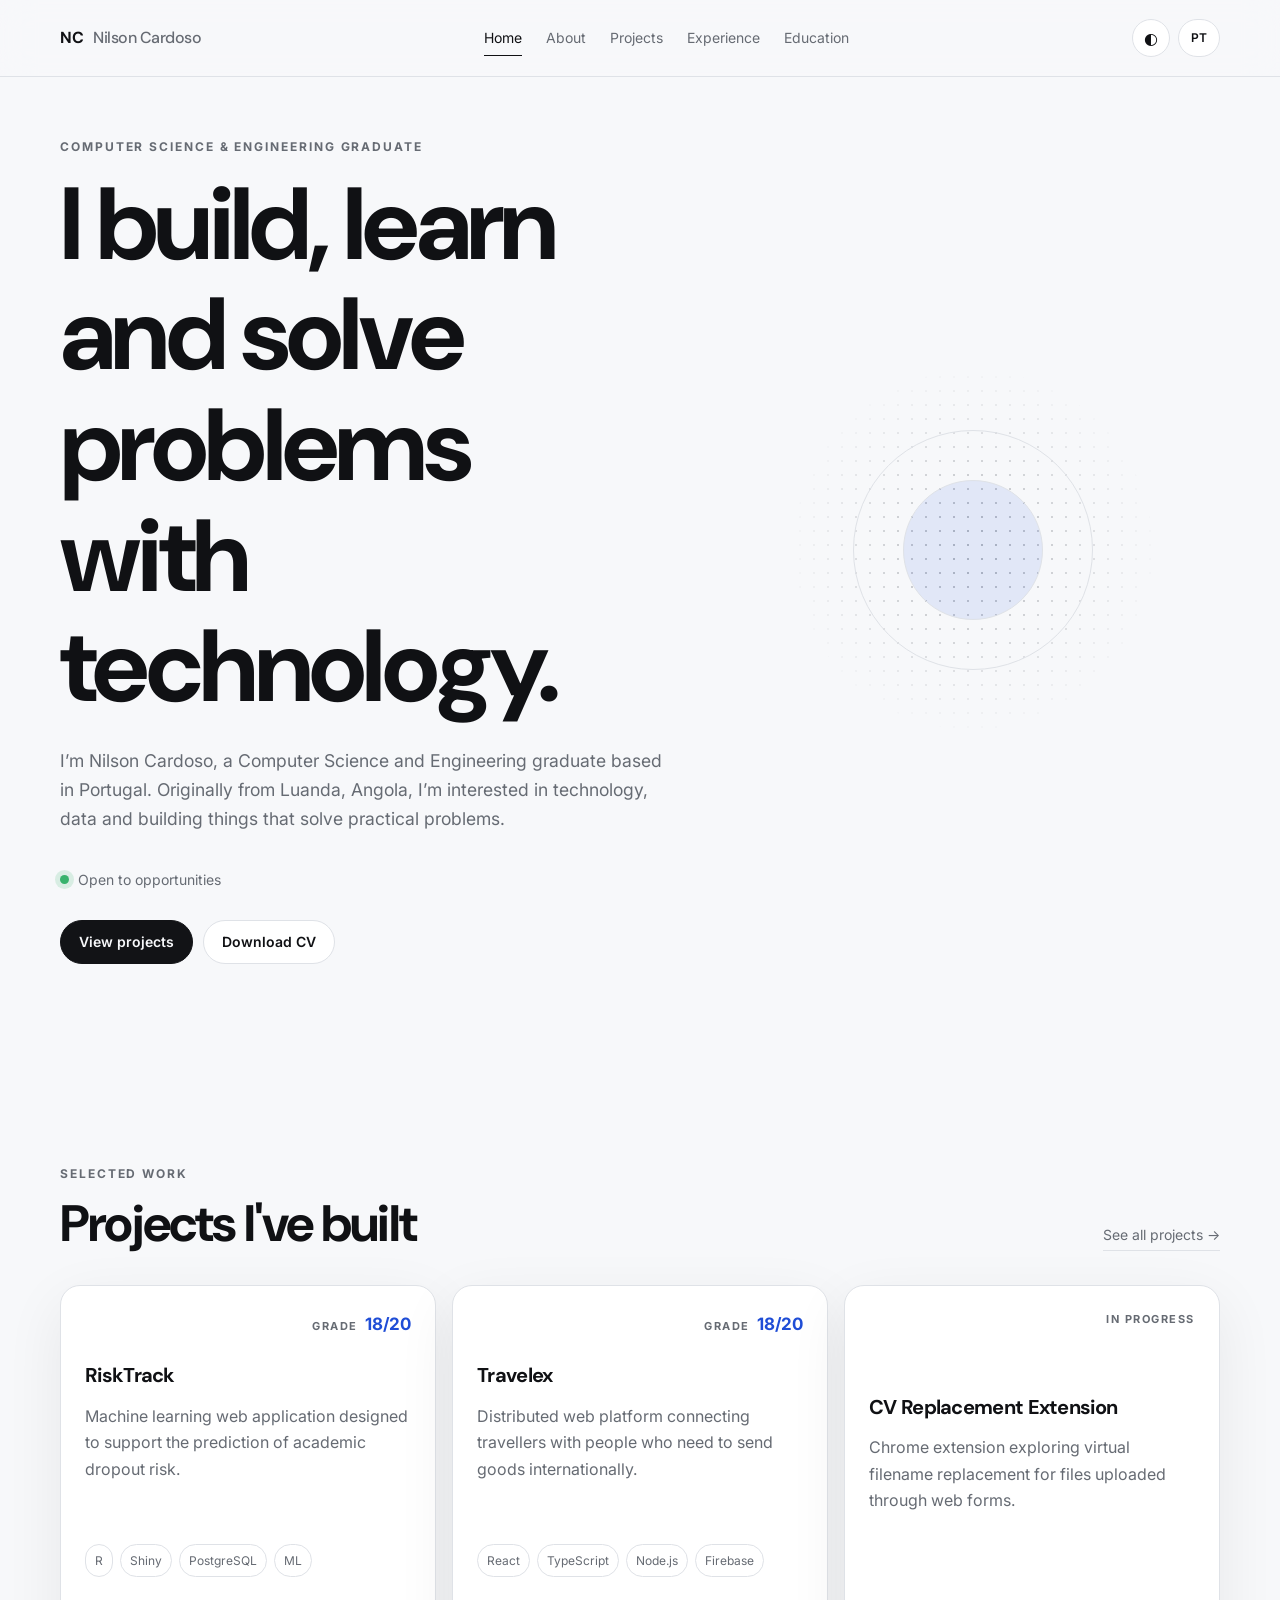
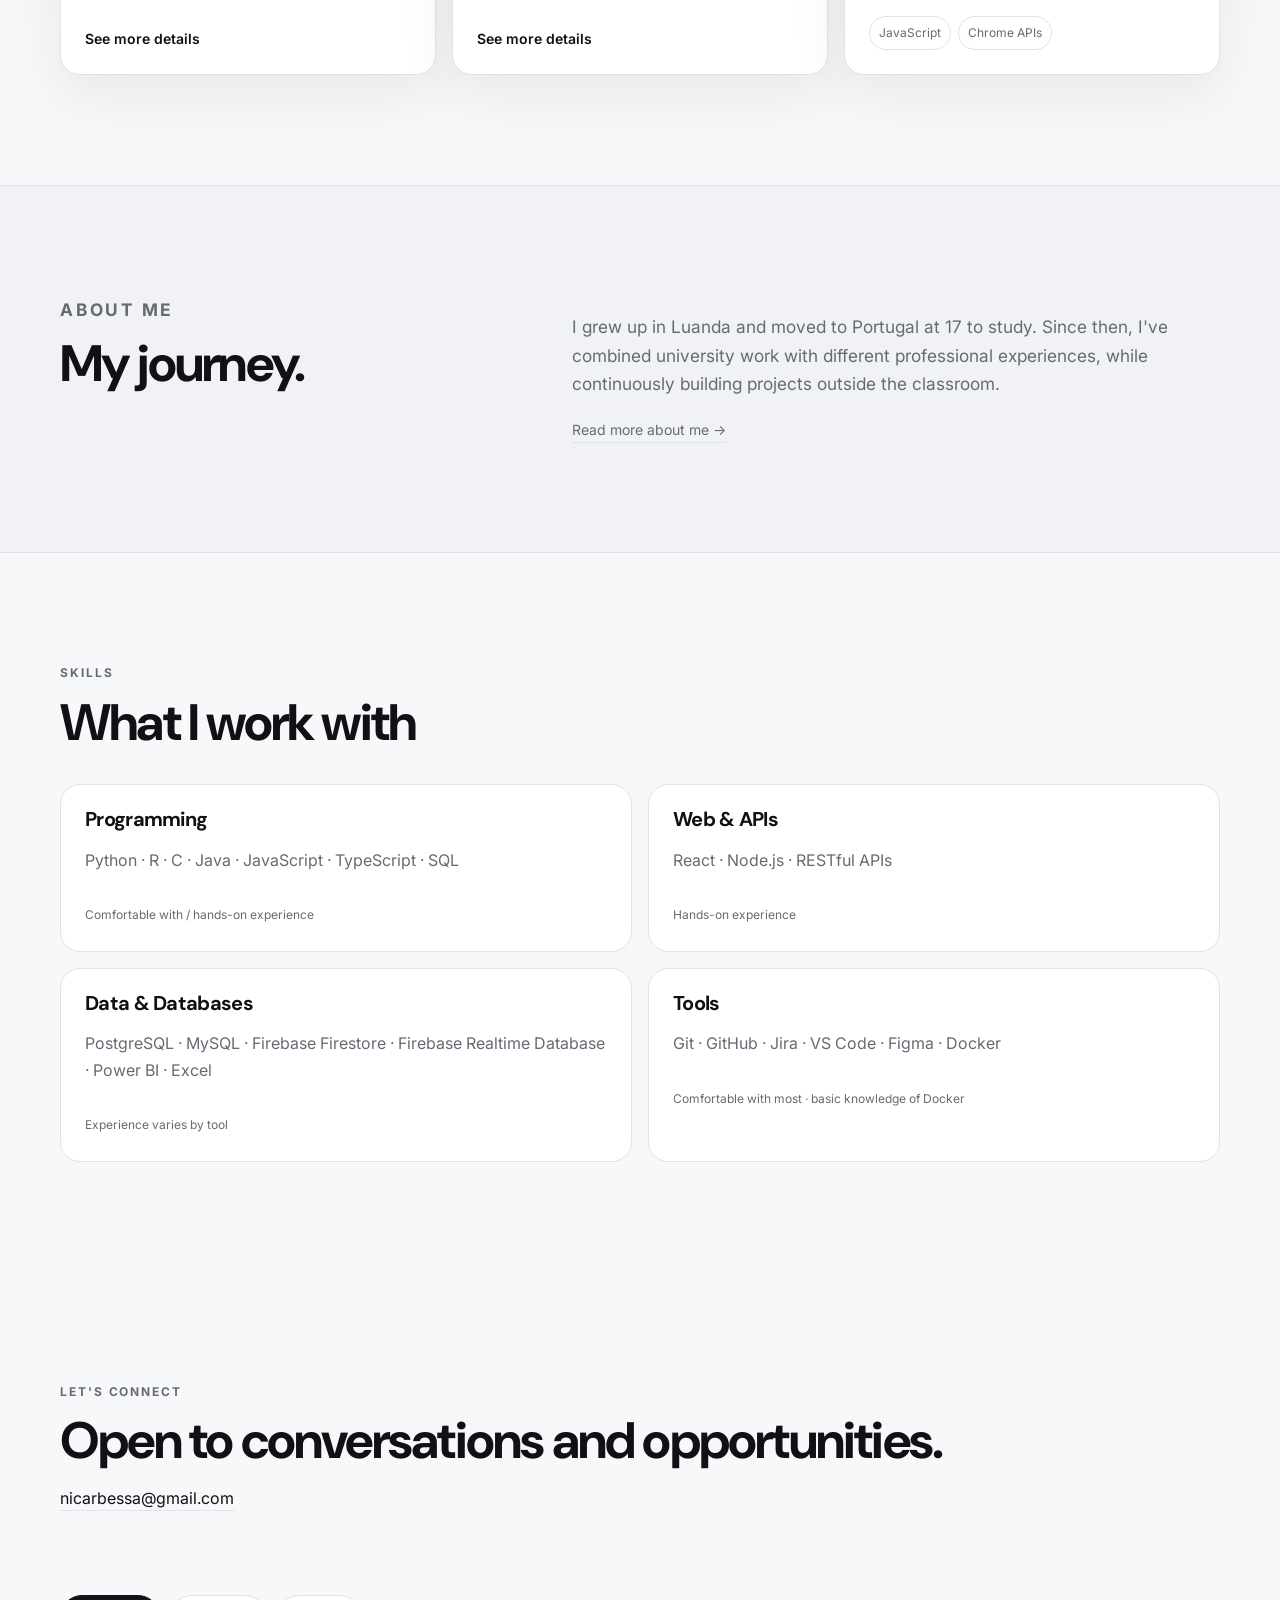
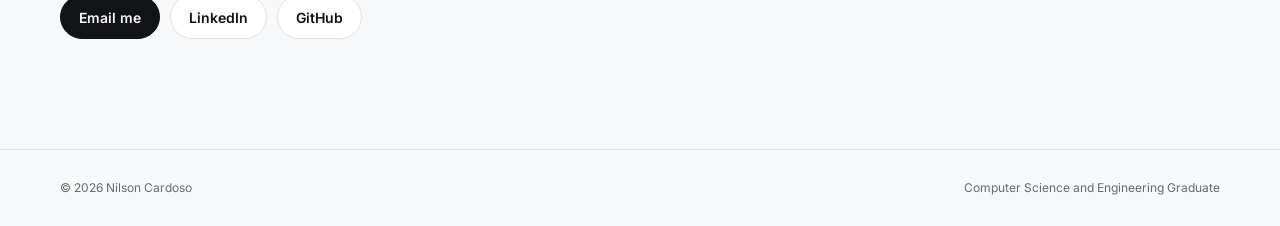
==== commit 9030f44f: "visual change for grade label" ====
--- a/index.html
+++ b/index.html
@@ -65,7 +65,7 @@
 
       <div class="project-grid">
         <article class="project-card featured">
-          <div class="project-topline"><span class="score"><span data-i18n="common.gradeLabel">Grade</span>: 18/20</span></div>
+          <div class="project-topline"><span class="score"><span class="score-label" data-i18n="common.gradeLabel">Grade</span><span class="score-value">18/20</span></span></div>
           <div>
             <h3>RiskTrack</h3>
             <p data-i18n="project.risk.short">Machine learning web application designed to support the prediction of academic dropout risk.</p>
@@ -77,7 +77,7 @@
         </article>
 
         <article class="project-card">
-          <div class="project-topline"><span class="score"><span data-i18n="common.gradeLabel">Grade</span>: 18/20</span></div>
+          <div class="project-topline"><span class="score"><span class="score-label" data-i18n="common.gradeLabel">Grade</span><span class="score-value">18/20</span></span></div>
           <div>
             <h3>Travelex</h3>
             <p data-i18n="project.travel.short">Distributed web platform connecting travellers with people who need to send goods internationally.</p>
--- a/assets/styles.css
+++ b/assets/styles.css
@@ -76,10 +76,10 @@
 .project-card.featured { min-height: 390px; }
 .project-topline { display: flex; justify-content: flex-end; }
 .project-detail-head, .education-top { display: flex; justify-content: space-between; gap: 18px; align-items: flex-start; }
-.score, .status-label { display: inline-flex; align-items: center; padding: 7px 14px; border-radius: 999px; font-size: 13px; font-weight: 700; letter-spacing: .02em; text-transform: none; }
-.score { background: color-mix(in srgb, var(--accent) 16%, transparent); color: var(--accent); }
-.score span { font-weight: 700; }
-.status-label { background: var(--surface-2); border: 1px solid var(--line); color: var(--muted); font-size: 12px; font-weight: 600; }
+.score { display: inline-flex; align-items: baseline; gap: 7px; }
+.score-label { font-size: 11px; font-weight: 700; text-transform: uppercase; letter-spacing: .14em; color: var(--muted); }
+.score-value { font-size: 17px; font-weight: 700; color: var(--accent); letter-spacing: -.01em; }
+.status-label { font-size: 11px; font-weight: 700; text-transform: uppercase; letter-spacing: .14em; color: var(--muted); }
 .project-card p, .project-detail p, .experience-item p, .cert-card p, .hobby-card p, .skill-group p { color: var(--muted); }
 .tag-row, .skill-inline { display: flex; gap: 7px; flex-wrap: wrap; margin-top: 18px; }
 .tag, .skill-inline span { font-size: 12px; padding: 6px 9px; border: 1px solid var(--line); border-radius: 999px; color: var(--muted); }
